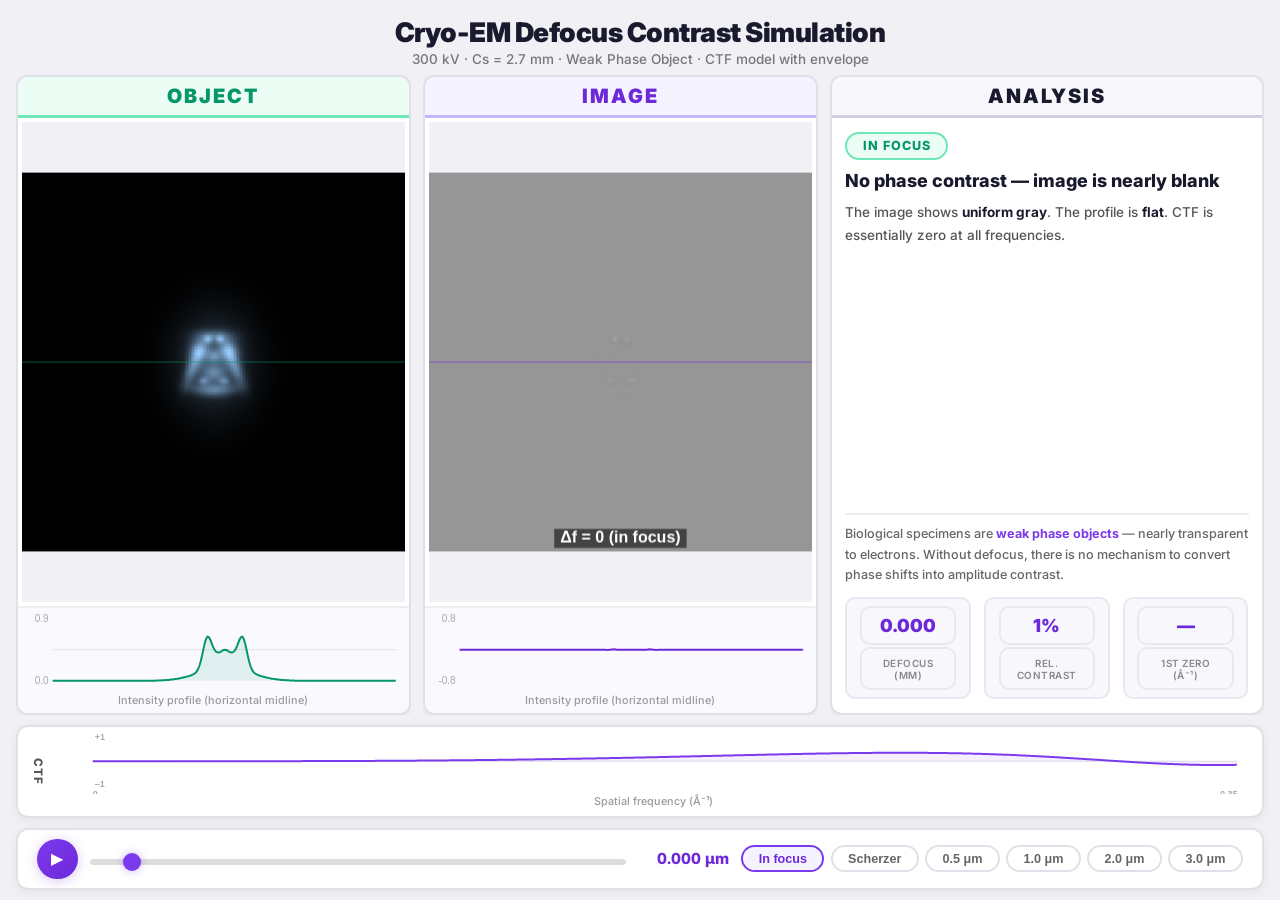
==== defocus.html @ 26ad87db "Overlay defocus label on image canvas, equalize Object/Image size" ====
<!DOCTYPE html>
<html lang="en">
<head>
<meta charset="UTF-8">
<meta name="viewport" content="width=device-width, initial-scale=1.0">
<title>Cryo-EM Defocus Contrast Simulation</title>
<style>
@import url('https://fonts.googleapis.com/css2?family=Inter:wght@400;500;600;700;800;900&display=swap');
* { margin: 0; padding: 0; box-sizing: border-box; }
body {
  background: #f0f0f5;
  font-family: 'Inter', -apple-system, sans-serif;
  color: #1a1a2e;
  height: 100vh;
  display: flex;
  justify-content: center;
  align-items: center;
  padding: 10px 16px;
  overflow: hidden;
}
#app {
  max-width: 1800px;
  width: 100%;
  height: 100%;
  display: flex;
  flex-direction: column;
}

/* Header */
.header {
  flex-shrink: 0;
  text-align: center;
  padding: 6px 0 8px;
}
.header h1 { font-size: clamp(26px, 3vh, 40px); font-weight: 900; color: #1a1a2e; letter-spacing: -0.5px; }
.header p { font-size: clamp(13px, 1.5vh, 18px); color: #777; margin-top: 2px; font-weight: 500; }

/* Main 3-column grid */
.main-grid {
  flex: 1; min-height: 0;
  display: grid;
  grid-template-columns: 1fr 1fr 1.1fr;
  gap: 12px;
  margin-bottom: 10px;
}

.col {
  display: flex; flex-direction: column;
  min-height: 0; overflow: hidden;
}

/* Card styling */
.card {
  background: #fff;
  border: 2px solid #e0e0e8;
  border-radius: 12px;
  box-shadow: 0 2px 8px rgba(0,0,0,0.06);
  overflow: hidden;
}

/* Column titles */
.col-title {
  flex-shrink: 0; text-align: center;
  padding: clamp(6px, 0.8vh, 12px) 12px;
  font-size: clamp(18px, 2.2vh, 28px); font-weight: 900; letter-spacing: 2px;
  border-bottom: 3px solid;
}
.col-title.obj { color: #059669; background: #ecfdf5; border-color: #6ee7b7; }
.col-title.img { color: #6d28d9; background: #f5f3ff; border-color: #c4b5fd; }
.col-title.info { color: #1a1a2e; background: #f8f8fc; border-color: #d0d0e0; }

/* Canvas area */
.canvas-area { flex: 1; min-height: 0; display: flex; flex-direction: column; }
.canvas-wrap { flex: 1; min-height: 0; padding: 4px; position: relative; }
.canvas-wrap canvas { display: block; width: 100%; height: 100%; }

/* Defocus badge removed — overlaid on canvas via JS */

/* Profile area */
.profile-area {
  flex-shrink: 0;
  border-top: 2px solid #eee;
  background: #fafafe;
  padding: 4px 4px 2px;
}
.profile-area canvas { display: block; width: 100%; height: clamp(60px, 9vh, 110px); }
.profile-area .axis {
  text-align: center;
  font-size: clamp(10px, 1.2vh, 14px);
  color: #999; padding: 1px 0 4px; font-weight: 500;
}

/* Info panel */
.info-panel {
  flex: 1; min-height: 0;
  display: flex; flex-direction: column;
  padding: clamp(12px, 1.5vh, 20px); overflow-y: auto;
}
.info-stage {
  display: inline-block; padding: clamp(4px, 0.5vh, 6px) clamp(10px, 1.2vw, 16px);
  border-radius: 20px;
  font-size: clamp(12px, 1.4vh, 18px); font-weight: 800; letter-spacing: 1px;
  margin-bottom: clamp(8px, 1vh, 14px); width: fit-content;
}
.stage-focus { background: #ecfdf5; color: #059669; border: 2px solid #6ee7b7; }
.stage-scherzer { background: #fffbeb; color: #d97706; border: 2px solid #fcd34d; }
.stage-low { background: #eff6ff; color: #2563eb; border: 2px solid #93c5fd; }
.stage-mid { background: #f5f3ff; color: #7c3aed; border: 2px solid #c4b5fd; }
.stage-high { background: #fef2f2; color: #dc2626; border: 2px solid #fca5a5; }
.stage-extreme { background: #fff1f2; color: #e11d48; border: 2px solid #fda4af; }
.stage-over { background: #f1f5f9; color: #64748b; border: 2px solid #cbd5e1; }

.info-title {
  font-size: clamp(16px, 2vh, 24px); font-weight: 800; color: #1a1a2e;
  margin-bottom: clamp(8px, 1vh, 14px); line-height: 1.3;
}
.info-observe {
  font-size: clamp(13px, 1.5vh, 19px); color: #555; line-height: 1.65; font-weight: 500;
  margin-bottom: clamp(8px, 1vh, 14px);
}
.info-observe span { color: #1a1a2e; font-weight: 700; }
.info-physics {
  font-size: clamp(12px, 1.4vh, 18px); color: #666; line-height: 1.65; font-weight: 500;
  border-top: 2px solid #eee; padding-top: clamp(8px, 1vh, 14px); margin-top: auto;
}
.info-physics b { color: #7c3aed; font-weight: 700; }
.info-stat {
  display: flex; gap: clamp(8px, 1vw, 14px); margin-top: clamp(10px, 1.2vh, 16px);
}
.info-stat div {
  flex: 1; background: #f8f8fc;
  border: 2px solid #e8e8f0; border-radius: 10px;
  padding: clamp(6px, 0.8vh, 12px) clamp(8px, 1vw, 14px); text-align: center;
}
.info-stat .val { font-size: clamp(16px, 2vh, 24px); font-weight: 900; color: #6d28d9; }
.info-stat .lbl {
  font-size: clamp(9px, 1.1vh, 13px); color: #888; margin-top: 2px;
  text-transform: uppercase; letter-spacing: 0.5px; font-weight: 600;
}

/* CTF row */
.ctf-row {
  flex-shrink: 0;
  margin-bottom: 10px;
}
.ctf-inner {
  display: flex; align-items: center; gap: 12px;
  padding: clamp(4px, 0.5vh, 8px) clamp(8px, 1vw, 14px);
}
.ctf-label {
  font-size: clamp(11px, 1.3vh, 16px); font-weight: 800; color: #555;
  writing-mode: vertical-rl; text-orientation: mixed;
  letter-spacing: 1px;
}
.ctf-canvas-wrap { flex: 1; min-width: 0; }
.ctf-canvas-wrap canvas { display: block; width: 100%; height: clamp(55px, 7vh, 90px); }
.ctf-canvas-wrap .axis {
  text-align: center;
  font-size: clamp(10px, 1.2vh, 14px);
  color: #999; padding: 1px 0 3px; font-weight: 500;
}

/* Controls */
.controls-row {
  flex-shrink: 0;
}
.controls-inner {
  display: flex; align-items: center; gap: clamp(8px, 1vw, 16px);
  padding: clamp(8px, 1vh, 14px) clamp(12px, 1.5vw, 20px);
  flex-wrap: wrap;
}
.play-btn {
  width: clamp(36px, 4.5vh, 50px); height: clamp(36px, 4.5vh, 50px);
  border-radius: 50%; border: none;
  background: linear-gradient(135deg, #7c3aed, #6d28d9);
  color: #fff; font-size: clamp(14px, 1.8vh, 20px); cursor: pointer;
  display: flex; align-items: center; justify-content: center;
  transition: transform 0.15s; box-shadow: 0 2px 12px rgba(109,40,217,0.25);
  flex-shrink: 0;
}
.play-btn:hover { transform: scale(1.08); }
.slider-wrap { flex: 1; min-width: 120px; }
input[type=range] {
  -webkit-appearance: none; width: 100%; height: 6px;
  background: #ddd; border-radius: 3px; outline: none;
}
input[type=range]::-webkit-slider-thumb {
  -webkit-appearance: none; width: clamp(16px, 2vh, 22px); height: clamp(16px, 2vh, 22px);
  border-radius: 50%; background: #7c3aed; cursor: pointer;
  box-shadow: 0 0 8px rgba(124,58,237,0.4);
}
.slider-val {
  font-size: clamp(14px, 1.7vh, 22px); font-weight: 800; color: #6d28d9;
  min-width: 90px; text-align: right; font-variant-numeric: tabular-nums;
  flex-shrink: 0;
}
.presets { display: flex; gap: clamp(4px, 0.5vw, 8px); flex-wrap: wrap; }
.pill {
  padding: clamp(4px, 0.5vh, 8px) clamp(10px, 1.2vw, 16px);
  border-radius: 20px;
  border: 2px solid #e0e0e8;
  background: #fff;
  color: #666; font-size: clamp(12px, 1.4vh, 17px); font-weight: 600; cursor: pointer;
  transition: all 0.2s;
}
.pill:hover { background: #f5f3ff; color: #7c3aed; border-color: #c4b5fd; }
.pill.active { background: #f5f3ff; color: #6d28d9; border-color: #7c3aed; font-weight: 800; }
</style>
</head>
<body>
<div id="app">
  <div class="header">
    <h1>Cryo-EM Defocus Contrast Simulation</h1>
    <p>300 kV &middot; Cs = 2.7 mm &middot; Weak Phase Object &middot; CTF model with envelope</p>
  </div>

  <div class="main-grid">
    <!-- Object Column -->
    <div class="col">
      <div class="card" style="display:flex;flex-direction:column;flex:1;min-height:0;">
        <div class="col-title obj">OBJECT</div>
        <div class="canvas-area">
          <div class="canvas-wrap"><canvas id="objCanvas"></canvas></div>
          <div class="profile-area">
            <canvas id="objProfile"></canvas>
            <div class="axis">Intensity profile (horizontal midline)</div>
          </div>
        </div>
      </div>
    </div>
    <!-- Image Column -->
    <div class="col">
      <div class="card" style="display:flex;flex-direction:column;flex:1;min-height:0;">
        <div class="col-title img">IMAGE</div>
        <div class="canvas-area">
          <div class="canvas-wrap"><canvas id="imgCanvas"></canvas></div>
          <div class="profile-area">
            <canvas id="imgProfile"></canvas>
            <div class="axis">Intensity profile (horizontal midline)</div>
          </div>
        </div>
      </div>
    </div>
    <!-- Info Column -->
    <div class="col">
      <div class="card" style="display:flex;flex-direction:column;flex:1;min-height:0;">
        <div class="col-title info">ANALYSIS</div>
        <div class="info-panel" id="info-card"></div>
      </div>
    </div>
  </div>

  <!-- CTF Row -->
  <div class="ctf-row">
    <div class="card">
      <div class="ctf-inner">
        <div class="ctf-label">CTF</div>
        <div class="ctf-canvas-wrap">
          <canvas id="ctfCanvas"></canvas>
          <div class="axis">Spatial frequency (&#x212B;&#x207B;&#xB9;)</div>
        </div>
      </div>
    </div>
  </div>

  <!-- Controls -->
  <div class="controls-row">
    <div class="card">
      <div class="controls-inner">
        <button class="play-btn" id="play-btn" onclick="togglePlay()">&#9654;</button>
        <div class="slider-wrap">
          <input type="range" id="defocus-slider" min="-200" max="3000" step="1" value="0" oninput="onSlider()">
        </div>
        <span class="slider-val" id="slider-label">0.000 &mu;m</span>
        <div class="presets">
          <button class="pill active" onclick="setDefocus(0)">In focus</button>
          <button class="pill" onclick="setDefocus(88)">Scherzer</button>
          <button class="pill" onclick="setDefocus(500)">0.5 &mu;m</button>
          <button class="pill" onclick="setDefocus(1000)">1.0 &mu;m</button>
          <button class="pill" onclick="setDefocus(2000)">2.0 &mu;m</button>
          <button class="pill" onclick="setDefocus(3000)">3.0 &mu;m</button>
        </div>
      </div>
    </div>
  </div>
</div>

<script>
// ====== SIMULATION CONSTANTS ======
const N = 256, pixelSize = 1.0, lambda = 0.01969, Cs = 2.7e7, Bfactor = 60, displayGain = 500;

// ====== FFT ======
function fft1d(re, im, inv) {
    const n = re.length;
    for (let i = 1, j = 0; i < n; i++) {
        let b = n >> 1;
        for (; j & b; b >>= 1) j ^= b;
        j ^= b;
        if (i < j) { let t = re[i]; re[i] = re[j]; re[j] = t; t = im[i]; im[i] = im[j]; im[j] = t; }
    }
    for (let len = 2; len <= n; len <<= 1) {
        const a = 2 * Math.PI / len * (inv ? -1 : 1), wR = Math.cos(a), wI = Math.sin(a);
        for (let i = 0; i < n; i += len) {
            let cR = 1, cI = 0;
            for (let j = 0; j < len / 2; j++) {
                const x = i + j, y = x + len / 2;
                const tR = re[y] * cR - im[y] * cI, tI = re[y] * cI + im[y] * cR;
                re[y] = re[x] - tR; im[y] = im[x] - tI;
                re[x] += tR; im[x] += tI;
                const nc = cR * wR - cI * wI; cI = cR * wI + cI * wR; cR = nc;
            }
        }
    }
    if (inv) { for (let i = 0; i < n; i++) { re[i] /= n; im[i] /= n; } }
}
function fft2d(re, im, inv) {
    const rR = new Float64Array(N), rI = new Float64Array(N);
    for (let y = 0; y < N; y++) {
        const o = y * N;
        for (let x = 0; x < N; x++) { rR[x] = re[o + x]; rI[x] = im[o + x]; }
        fft1d(rR, rI, inv);
        for (let x = 0; x < N; x++) { re[o + x] = rR[x]; im[o + x] = rI[x]; }
    }
    const cR = new Float64Array(N), cI = new Float64Array(N);
    for (let x = 0; x < N; x++) {
        for (let y = 0; y < N; y++) { cR[y] = re[y * N + x]; cI[y] = im[y * N + x]; }
        fft1d(cR, cI, inv);
        for (let y = 0; y < N; y++) { re[y * N + x] = cR[y]; im[y * N + x] = cI[y]; }
    }
}

// ====== OBJECT ======
function createObject() {
    const V = new Float64Array(N * N), cx = N / 2, cy = N / 2;
    function g(x0, y0, sx, sy, a, ang) {
        const ca = Math.cos(ang), sa = Math.sin(ang), r = Math.ceil(Math.max(sx, sy) * 4);
        for (let dy = -r; dy <= r; dy++) for (let dx = -r; dx <= r; dx++) {
            const px = Math.round(x0) + dx, py = Math.round(y0) + dy;
            if (px < 0 || px >= N || py < 0 || py >= N) continue;
            const rx = dx * ca + dy * sa, ry = -dx * sa + dy * ca;
            V[py * N + px] += a * Math.exp(-0.5 * (rx * rx / (sx * sx) + ry * ry / (sy * sy)));
        }
    }
    g(cx,cy,18,24,0.22,0); g(cx-9,cy-8,5,5,0.45,0); g(cx+9,cy-8,5,5,0.45,0);
    g(cx,cy+6,6,5,0.38,0); g(cx-14,cy+2,3,10,0.40,0.35); g(cx+14,cy+2,3,10,0.40,-0.35);
    g(cx,cy-18,9,3,0.30,0); g(cx-6,cy+18,8,3,0.25,0.1); g(cx+6,cy+18,8,3,0.25,-0.1);
    g(cx-4,cy-16,2,2,0.30,0); g(cx+4,cy-16,2,2,0.30,0);
    g(cx-7,cy+12,2.5,2,0.28,0); g(cx+7,cy+12,2.5,2,0.28,0);
    g(cx,cy-4,3,3,0.32,0); g(cx,cy-1,4,4,-0.12,0);
    return V;
}

function freqAt(k) { return (k <= N / 2 ? k : k - N) / (N * pixelSize); }
function ctfValue(s2, dA) {
    const chi = Math.PI * (dA * lambda * s2 - 0.5 * Cs * lambda * lambda * lambda * s2 * s2);
    return -Math.sin(chi) * Math.exp(-Bfactor * s2 / 4);
}

const objV = createObject();
const objRe = new Float64Array(N * N), objIm = new Float64Array(N * N);
objRe.set(objV); objIm.fill(0); fft2d(objRe, objIm, false);
const objFTRe = new Float64Array(objRe), objFTIm = new Float64Array(objIm);
const imgRe = new Float64Array(N * N), imgIm = new Float64Array(N * N);

function computeImage(nm) {
    const dA = nm * 10;
    for (let ky = 0; ky < N; ky++) {
        const sy = freqAt(ky);
        for (let kx = 0; kx < N; kx++) {
            const sx = freqAt(kx), s2 = sx * sx + sy * sy, c = ctfValue(s2, dA), i = ky * N + kx;
            imgRe[i] = objFTRe[i] * c; imgIm[i] = objFTIm[i] * c;
        }
    }
    fft2d(imgRe, imgIm, true);
}

// ====== HiDPI CANVAS INIT ======
function initCanvas(id) {
    const c = document.getElementById(id);
    const rect = c.getBoundingClientRect();
    const dpr = window.devicePixelRatio || 1;
    c.width = Math.round(rect.width * dpr);
    c.height = Math.round(rect.height * dpr);
    c.getContext('2d').scale(dpr, dpr);
    return { ctx: c.getContext('2d'), w: rect.width, h: rect.height };
}

// ====== DRAW OBJECT ======
function drawObject() {
    const { ctx, w, h } = initCanvas('objCanvas');
    const size = Math.min(w, h);
    const ox = (w - size) / 2, oy = (h - size) / 2;
    const id = ctx.createImageData(N, N);
    let mx = 0;
    for (let i = 0; i < N * N; i++) mx = Math.max(mx, Math.abs(objV[i]));
    for (let i = 0; i < N * N; i++) {
        const v = Math.max(0, Math.min(255, (objV[i] / mx) * 255)), p = i * 4;
        id.data[p] = v * 0.6; id.data[p + 1] = v * 0.8; id.data[p + 2] = v; id.data[p + 3] = 255;
    }
    // Draw to temp canvas then scale
    const tmp = document.createElement('canvas');
    tmp.width = N; tmp.height = N;
    tmp.getContext('2d').putImageData(id, 0, 0);
    ctx.fillStyle = '#f0f0f5';
    ctx.fillRect(0, 0, w, h);
    ctx.imageSmoothingEnabled = false;
    ctx.drawImage(tmp, ox, oy, size, size);
    // Midline
    ctx.strokeStyle = 'rgba(5,150,105,0.4)'; ctx.lineWidth = 1.5;
    ctx.beginPath(); ctx.moveTo(ox, oy + size / 2); ctx.lineTo(ox + size, oy + size / 2); ctx.stroke();
}

// ====== DRAW IMAGE ======
function drawImage(nm) {
    const { ctx, w, h } = initCanvas('imgCanvas');
    const size = Math.min(w, h);
    const ox = (w - size) / 2, oy = (h - size) / 2;
    const id = ctx.createImageData(N, N);
    for (let i = 0; i < N * N; i++) {
        const c = imgRe[i] * displayGain;
        const v = Math.max(0, Math.min(255, 150 + c)), p = i * 4;
        id.data[p] = v; id.data[p + 1] = v; id.data[p + 2] = v; id.data[p + 3] = 255;
    }
    const tmp = document.createElement('canvas');
    tmp.width = N; tmp.height = N;
    tmp.getContext('2d').putImageData(id, 0, 0);
    ctx.fillStyle = '#f0f0f5';
    ctx.fillRect(0, 0, w, h);
    ctx.imageSmoothingEnabled = false;
    ctx.drawImage(tmp, ox, oy, size, size);
    // Midline
    ctx.strokeStyle = 'rgba(109,40,217,0.4)'; ctx.lineWidth = 1.5;
    ctx.beginPath(); ctx.moveTo(ox, oy + size / 2); ctx.lineTo(ox + size, oy + size / 2); ctx.stroke();
    // Defocus overlay text on canvas
    const um = nm / 1000;
    let l = `\u0394f = ${um.toFixed(3)} \u03bcm`;
    if (Math.abs(um) < 0.001) l = '\u0394f = 0 (in focus)';
    else if (Math.abs(um - 0.088) < 0.005) l += ' (Scherzer)';
    else if (um > 0.01) l += ' under';
    else if (um < -0.01) l += ' over';
    const fOvr = Math.round(Math.max(13, w * 0.042));
    ctx.font = `800 ${fOvr}px Inter,sans-serif`;
    ctx.textAlign = 'center';
    const tw = ctx.measureText(l).width;
    const tx = w / 2, ty = oy + size - fOvr * 0.6;
    ctx.fillStyle = 'rgba(0,0,0,0.55)';
    ctx.fillRect(tx - tw / 2 - 6, ty - fOvr * 0.85, tw + 12, fOvr * 1.2);
    ctx.fillStyle = '#fff';
    ctx.fillText(l, tx, ty);
}

// ====== DRAW PROFILE ======
function drawProfile(canvasId, data, yMid, color, yRange) {
    const { ctx, w, h } = initCanvas(canvasId);
    ctx.clearRect(0, 0, w, h);
    const m = { l: w * 0.08, r: w * 0.02, t: h * 0.08, b: h * 0.15 };
    const pw = w - m.l - m.r, ph = h - m.t - m.b;

    // Grid line
    ctx.strokeStyle = '#e0e0e8'; ctx.lineWidth = 1;
    ctx.beginPath(); ctx.moveTo(m.l, m.t + ph / 2); ctx.lineTo(m.l + pw, m.t + ph / 2); ctx.stroke();

    // Y-axis labels
    const fLabel = Math.round(Math.max(9, h * 0.12));
    ctx.fillStyle = '#aaa'; ctx.font = `500 ${fLabel}px Inter,sans-serif`;
    ctx.textAlign = 'right';
    ctx.fillText(yRange[1].toFixed(1), m.l - 4, m.t + fLabel * 0.4);
    ctx.fillText(yRange[0].toFixed(1), m.l - 4, m.t + ph + fLabel * 0.3);

    // Fill under curve
    const baseline = yRange[0] < 0 ? m.t + ph / 2 : m.t + ph;
    ctx.beginPath();
    for (let i = 0; i < N; i++) {
        const v = data[yMid * N + i], x = m.l + (i / N) * pw;
        const ny = (v - yRange[0]) / (yRange[1] - yRange[0]);
        const y = m.t + ph - ny * ph;
        i === 0 ? ctx.moveTo(x, y) : ctx.lineTo(x, y);
    }
    ctx.lineTo(m.l + pw, baseline); ctx.lineTo(m.l, baseline); ctx.closePath();
    ctx.fillStyle = color.replace(')', ',0.1)').replace('rgb', 'rgba'); ctx.fill();

    // Line
    ctx.strokeStyle = color; ctx.lineWidth = 2;
    ctx.beginPath();
    for (let i = 0; i < N; i++) {
        const v = data[yMid * N + i], x = m.l + (i / N) * pw;
        const ny = (v - yRange[0]) / (yRange[1] - yRange[0]);
        const y = m.t + ph - ny * ph;
        i === 0 ? ctx.moveTo(x, y) : ctx.lineTo(x, y);
    }
    ctx.stroke();
}

// ====== DRAW CTF ======
function drawCTF(nm) {
    const { ctx, w, h } = initCanvas('ctfCanvas');
    const dA = nm * 10;
    const m = { l: w * 0.03, r: w * 0.01, t: h * 0.08, b: h * 0.12 };
    const pw = w - m.l - m.r, ph = h - m.t - m.b, sMax = 0.35;

    // Grid
    ctx.strokeStyle = '#e0e0e8'; ctx.lineWidth = 1;
    ctx.beginPath(); ctx.moveTo(m.l, m.t + ph / 2); ctx.lineTo(m.l + pw, m.t + ph / 2); ctx.stroke();

    // Fill
    ctx.beginPath(); ctx.moveTo(m.l, m.t + ph / 2);
    for (let i = 0; i <= pw; i++) {
        const s = (i / pw) * sMax, s2 = s * s, v = ctfValue(s2, dA);
        ctx.lineTo(m.l + i, m.t + ph / 2 - v * (ph / 2) * 0.9);
    }
    ctx.lineTo(m.l + pw, m.t + ph / 2); ctx.closePath();
    ctx.fillStyle = 'rgba(124,58,237,0.08)'; ctx.fill();

    // Line
    ctx.strokeStyle = '#7c3aed'; ctx.lineWidth = 2;
    ctx.beginPath();
    for (let i = 0; i <= pw; i++) {
        const s = (i / pw) * sMax, s2 = s * s, v = ctfValue(s2, dA);
        const x = m.l + i, y = m.t + ph / 2 - v * (ph / 2) * 0.9;
        i === 0 ? ctx.moveTo(x, y) : ctx.lineTo(x, y);
    }
    ctx.stroke();

    // Axis labels
    const fLabel = Math.round(Math.max(9, h * 0.14));
    ctx.fillStyle = '#aaa'; ctx.font = `600 ${fLabel}px Inter,sans-serif`;
    ctx.textAlign = 'left';
    ctx.fillText('+1', m.l + 2, m.t + fLabel * 0.4);
    ctx.fillText('\u20131', m.l + 2, m.t + ph + 1);
    ctx.textAlign = 'left'; ctx.fillText('0', m.l, m.t + ph + fLabel + 2);
    ctx.textAlign = 'right'; ctx.fillText(sMax.toFixed(2), m.l + pw, m.t + ph + fLabel + 2);
}

// ====== INFO PANEL ======
function updateInfo(nm) {
    const um = nm / 1000, el = document.getElementById('info-card');
    const dA = nm * 10;
    const firstZero = dA > 0 ? (1 / Math.sqrt(lambda * dA)).toFixed(3) : '\u2014';
    let rms = 0;
    for (let i = 0; i < N * N; i++) rms += imgRe[i] * imgRe[i];
    rms = Math.sqrt(rms / (N * N));
    const contrastPct = Math.min(100, (rms / 0.025 * 100)).toFixed(0);

    let stage, stageClass, title, observe, physics;

    if (Math.abs(um) < 0.01) {
        stage = 'IN FOCUS'; stageClass = 'stage-focus';
        title = 'No phase contrast \u2014 image is nearly blank';
        observe = 'The image shows <span>uniform gray</span>. The profile is <span>flat</span>. CTF is essentially zero at all frequencies.';
        physics = 'Biological specimens are <b>weak phase objects</b> \u2014 nearly transparent to electrons. Without defocus, there is no mechanism to convert phase shifts into amplitude contrast.';
    } else if (Math.abs(um - 0.088) < 0.015) {
        stage = 'SCHERZER'; stageClass = 'stage-scherzer';
        title = 'Optimal resolution, minimal contrast';
        observe = 'A <span>faint image</span> appears. The CTF has a <span>single broad passband</span> before the first zero crossing.';
        physics = 'Scherzer defocus <b>\u0394f = 1.2\u221A(Cs\u00B7\u03BB) \u2248 875 \u212B</b> maximizes the CTF passband. Used in materials science for atomic resolution, but too weak for cryo-EM particle picking.';
    } else if (um > 0 && um < 0.3) {
        stage = 'LOW DEFOCUS'; stageClass = 'stage-low';
        title = 'Contrast building, still weak';
        observe = 'Structure begins to appear as the CTF departs from zero. The <span>profile shows growing signal</span>.';
        physics = 'As defocus increases, the first passband widens, transferring more <b>low-frequency information</b>. High-resolution features remain well-localized.';
    } else if (um >= 0.3 && um < 1.0) {
        stage = 'MODERATE'; stageClass = 'stage-mid';
        title = 'Usable contrast with mild delocalization';
        observe = 'Object structure is <span>clearly visible</span>. Profile shows <span>oscillating contrast</span>. CTF zero crossings correspond to <span>Thon rings</span>.';
        physics = 'This is the <b>typical cryo-EM range</b> for single particle analysis. Contrast is sufficient for particle picking, and CTF correction restores high-resolution information.';
    } else if (um >= 1.0 && um < 2.0) {
        stage = 'HIGH DEFOCUS'; stageClass = 'stage-high';
        title = 'Strong contrast but delocalized';
        observe = '<span>Fresnel fringes</span> appear around the object. Profile shows <span>wide oscillations</span>. CTF oscillates rapidly.';
        physics = 'High-resolution information is <b>strongly delocalized</b>. Image processing can partially re-localize signals, but recovery is limited. Underfocus = weaker lens.';
    } else if (um >= 2.0) {
        stage = 'EXTREME'; stageClass = 'stage-extreme';
        title = 'Maximum Fresnel fringes, severe delocalization';
        observe = '<span>Concentric rings</span> dominate the image. Profile shows <span>large oscillations</span>. CTF is densely oscillating.';
        physics = 'The <b>point spread function</b> becomes very broad. Contrast is maximized but positional accuracy is severely degraded. Used for initial screening, not high-resolution work.';
    } else {
        stage = 'OVERFOCUS'; stageClass = 'stage-over';
        title = 'Lens too strong \u2014 reversed phase';
        observe = 'Similar features with <span>inverted contrast</span> for some frequencies compared to underfocus.';
        physics = 'Overfocus means the <b>lens is too strong</b>, focusing below the specimen. CTF mirrors underfocus but with opposite sign in certain frequency ranges.';
    }

    el.innerHTML = `
        <div class="info-stage ${stageClass}">${stage}</div>
        <div class="info-title">${title}</div>
        <div class="info-observe">${observe}</div>
        <div class="info-physics">${physics}</div>
        <div class="info-stat">
            <div><div class="val">${um.toFixed(3)}</div><div class="lbl">Defocus (\u03BCm)</div></div>
            <div><div class="val">${contrastPct}%</div><div class="lbl">Rel. Contrast</div></div>
            <div><div class="val">${firstZero}</div><div class="lbl">1st zero (\u212B\u207B\u00B9)</div></div>
        </div>`;
}

// ====== UPDATE ======
function update(nm) {
    computeImage(nm);
    drawImage(nm);
    let mx = 0;
    for (let i = 0; i < N * N; i++) mx = Math.max(mx, objV[i]);
    drawProfile('objProfile', objV, N / 2, 'rgb(5,150,105)', [0, mx * 1.1]);
    const il = new Float64Array(N * N);
    for (let i = 0; i < N * N; i++) il[i] = imgRe[i] * displayGain / 150;
    drawProfile('imgProfile', il, N / 2, 'rgb(109,40,217)', [-0.8, 0.8]);
    drawCTF(nm);
    updateInfo(nm);
    document.querySelectorAll('.pill').forEach(p => p.classList.remove('active'));
    const pm = { 0: 0, 88: 1, 500: 2, 1000: 3, 2000: 4, 3000: 5 };
    if (pm[nm] !== undefined) document.querySelectorAll('.pill')[pm[nm]].classList.add('active');
}

// ====== CONTROLS ======
let playing = false, animId = null, cur = 0;
function onSlider() {
    cur = parseFloat(document.getElementById('defocus-slider').value);
    document.getElementById('slider-label').textContent = (cur / 1000).toFixed(3) + ' \u03BCm';
    update(cur);
}
function setDefocus(nm) {
    cur = nm;
    document.getElementById('defocus-slider').value = nm;
    document.getElementById('slider-label').textContent = (nm / 1000).toFixed(3) + ' \u03BCm';
    update(nm);
}
function togglePlay() {
    playing = !playing;
    document.getElementById('play-btn').textContent = playing ? '\u23F8' : '\u25B6';
    if (playing) animate();
    else if (animId) { cancelAnimationFrame(animId); animId = null; }
}
function animate() {
    if (!playing) return;
    cur += 3;
    if (cur > 3000) cur = -200;
    document.getElementById('defocus-slider').value = cur;
    document.getElementById('slider-label').textContent = (cur / 1000).toFixed(3) + ' \u03BCm';
    update(cur);
    animId = requestAnimationFrame(animate);
}

// ====== INIT ======
function renderAll() {
    drawObject();
    update(0);
}
renderAll();
window.addEventListener('resize', () => {
    clearTimeout(window._resizeTimer);
    window._resizeTimer = setTimeout(renderAll, 150);
});
</script>
</body>
</html>
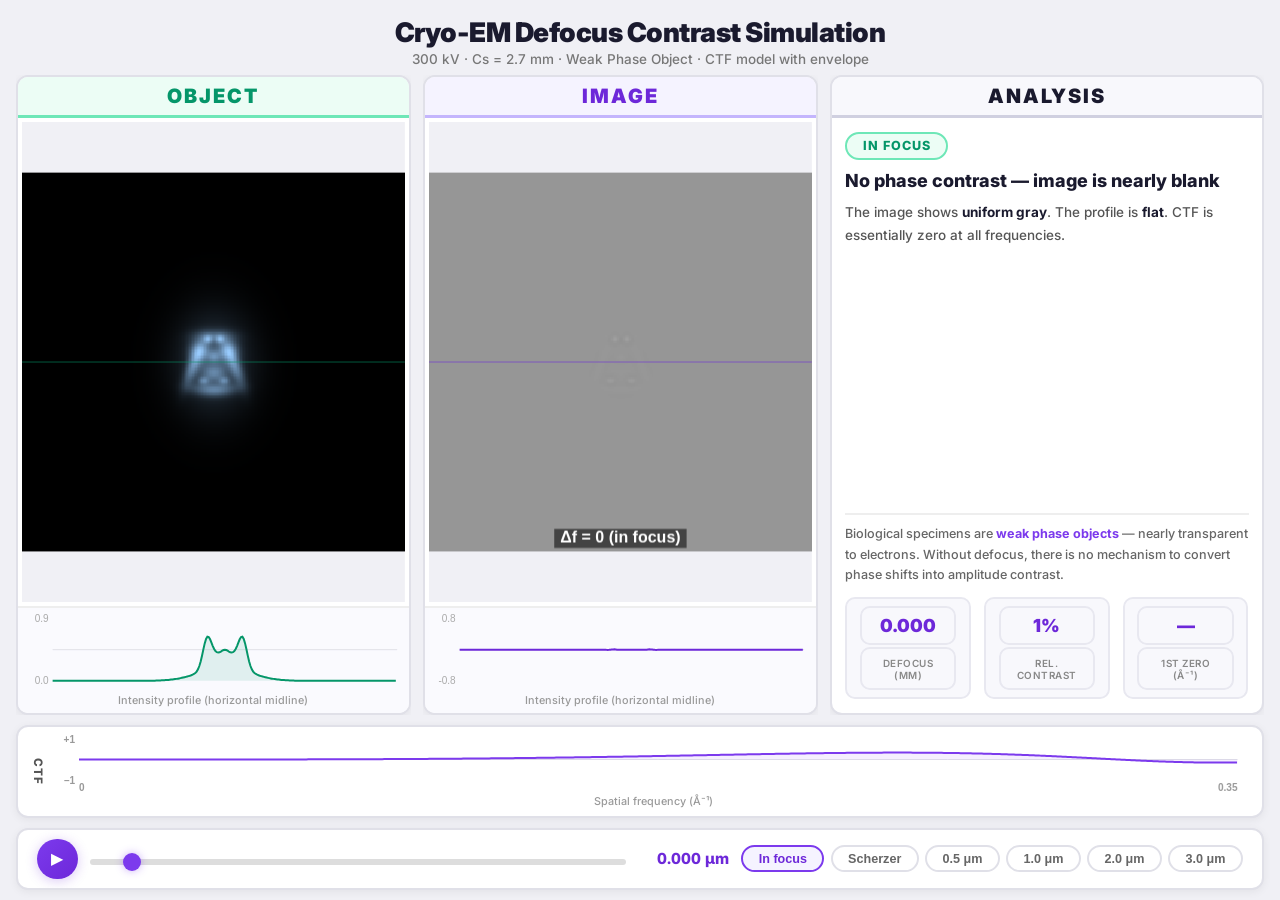
==== commit fd789b07: "Fix CTF axis labels clipped by adjusting margins to font size" ====
--- a/defocus.html
+++ b/defocus.html
@@ -495,7 +495,8 @@
 function drawCTF(nm) {
     const { ctx, w, h } = initCanvas('ctfCanvas');
     const dA = nm * 10;
-    const m = { l: w * 0.03, r: w * 0.01, t: h * 0.08, b: h * 0.12 };
+    const fLabel = Math.round(Math.max(9, h * 0.16));
+    const m = { l: fLabel * 2.2, r: w * 0.01, t: fLabel * 0.8, b: fLabel * 1.4 };
     const pw = w - m.l - m.r, ph = h - m.t - m.b, sMax = 0.35;
 
     // Grid
@@ -521,14 +522,16 @@
     }
     ctx.stroke();
 
-    // Axis labels
-    const fLabel = Math.round(Math.max(9, h * 0.14));
-    ctx.fillStyle = '#aaa'; ctx.font = `600 ${fLabel}px Inter,sans-serif`;
+    // Y-axis labels (+1, -1) — right-aligned before plot area
+    ctx.fillStyle = '#999'; ctx.font = `700 ${fLabel}px Inter,sans-serif`;
+    ctx.textAlign = 'right';
+    ctx.fillText('+1', m.l - 4, m.t + fLabel * 0.35);
+    ctx.fillText('\u20131', m.l - 4, m.t + ph + fLabel * 0.35);
+    // X-axis labels (0, 0.35) — below plot area, inside bottom margin
     ctx.textAlign = 'left';
-    ctx.fillText('+1', m.l + 2, m.t + fLabel * 0.4);
-    ctx.fillText('\u20131', m.l + 2, m.t + ph + 1);
-    ctx.textAlign = 'left'; ctx.fillText('0', m.l, m.t + ph + fLabel + 2);
-    ctx.textAlign = 'right'; ctx.fillText(sMax.toFixed(2), m.l + pw, m.t + ph + fLabel + 2);
+    ctx.fillText('0', m.l, m.t + ph + fLabel * 1.1);
+    ctx.textAlign = 'right';
+    ctx.fillText(sMax.toFixed(2), m.l + pw, m.t + ph + fLabel * 1.1);
 }
 
 // ====== INFO PANEL ======
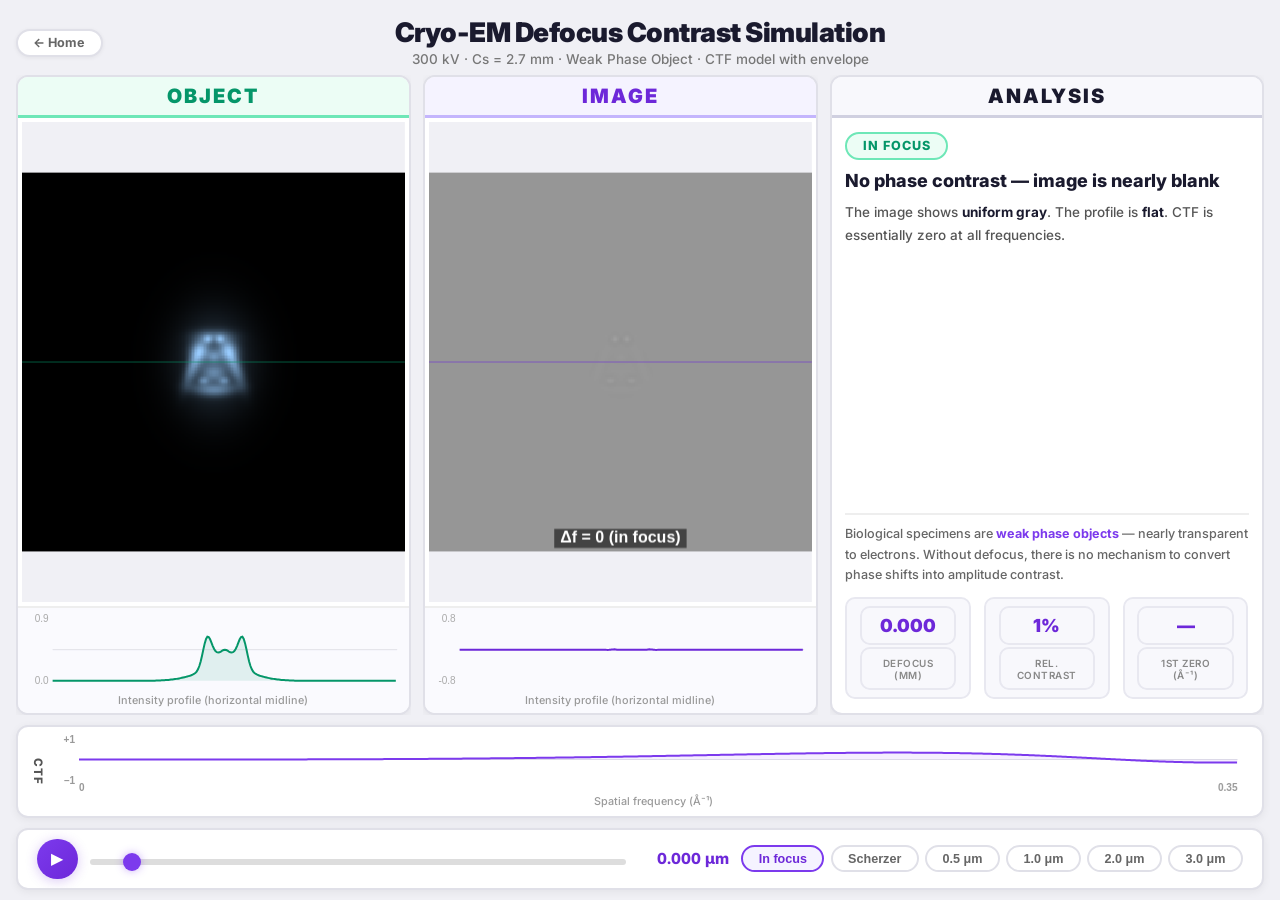
==== commit 9332b46d: "Add mobile support: min-width 960px with scroll on narrow screens" ====
--- a/defocus.html
+++ b/defocus.html
@@ -31,7 +31,18 @@
   flex-shrink: 0;
   text-align: center;
   padding: 6px 0 8px;
-}
+  position: relative;
+}
+.home-btn {
+  position: absolute; left: 0; top: 50%; transform: translateY(-50%);
+  display: flex; align-items: center; gap: 4px;
+  padding: clamp(4px, 0.5vh, 8px) clamp(10px, 1.2vw, 16px);
+  border-radius: 20px; border: 2px solid #e0e0e8; background: #fff;
+  color: #666; font-size: clamp(12px, 1.4vh, 17px); font-weight: 700;
+  text-decoration: none; transition: all 0.2s;
+  box-shadow: 0 1px 4px rgba(0,0,0,0.06);
+}
+.home-btn:hover { background: #f5f3ff; color: #7c3aed; border-color: #c4b5fd; }
 .header h1 { font-size: clamp(26px, 3vh, 40px); font-weight: 900; color: #1a1a2e; letter-spacing: -0.5px; }
 .header p { font-size: clamp(13px, 1.5vh, 18px); color: #777; margin-top: 2px; font-weight: 500; }
 
@@ -205,11 +216,18 @@
 }
 .pill:hover { background: #f5f3ff; color: #7c3aed; border-color: #c4b5fd; }
 .pill.active { background: #f5f3ff; color: #6d28d9; border-color: #7c3aed; font-weight: 800; }
+
+/* Mobile / narrow screens: preserve full layout, allow scroll + zoom */
+@media (max-width: 960px) {
+  body { height: auto; min-height: 100vh; overflow: auto; }
+  #app { min-width: 960px; height: auto; min-height: 100vh; }
+}
 </style>
 </head>
 <body>
 <div id="app">
   <div class="header">
+    <a class="home-btn" href="./">&larr; Home</a>
     <h1>Cryo-EM Defocus Contrast Simulation</h1>
     <p>300 kV &middot; Cs = 2.7 mm &middot; Weak Phase Object &middot; CTF model with envelope</p>
   </div>
